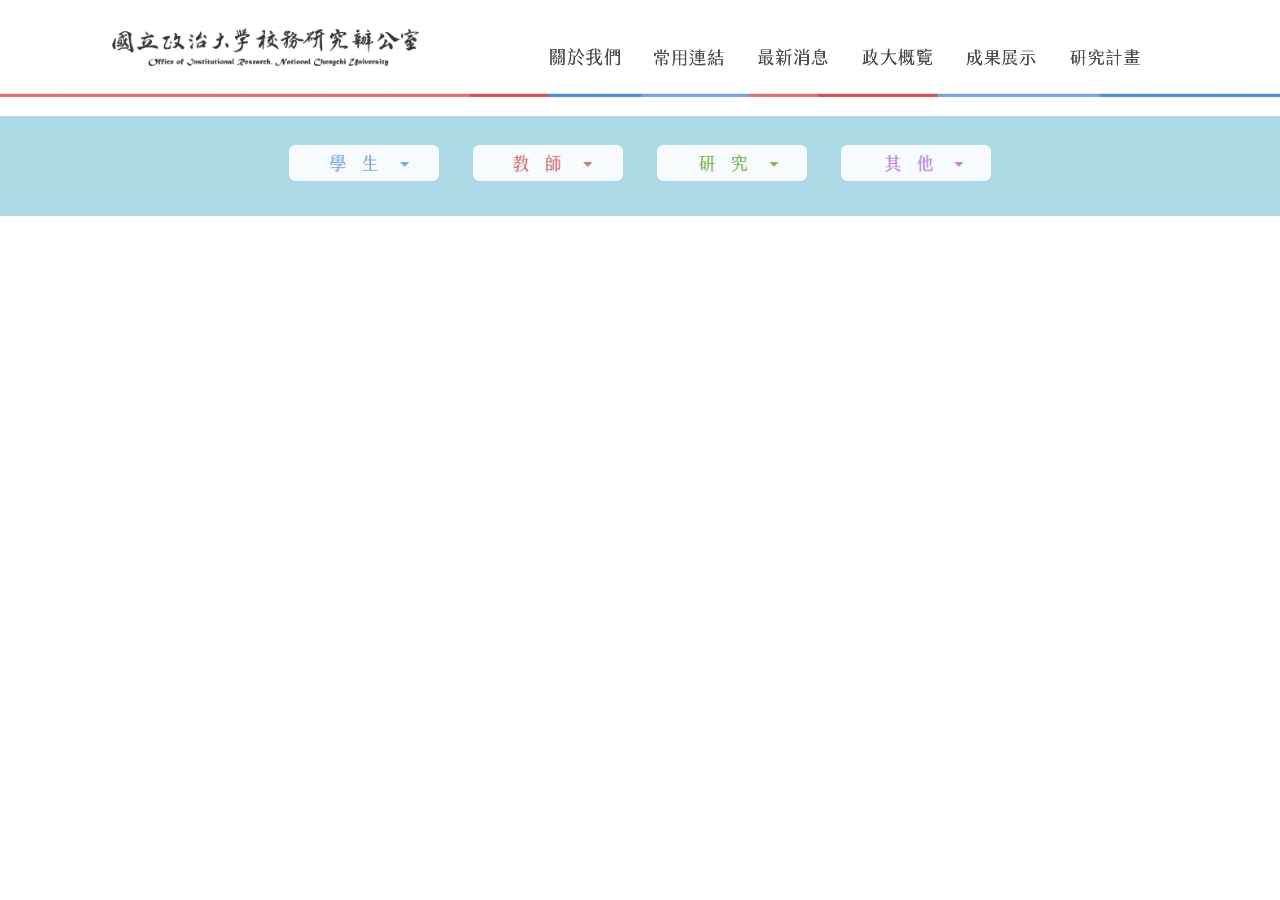
==== index.html @ f29b2c9c "page1 done" ====
<!DOCTYPE html>
<html>
  <head>
    <meta charset="utf-8">
    <!-- bootstarp link for research -->
    <!-- https://maxcdn.bootstrapcdn.com/bootstrap/3.3.7/css/bootstrap.css -->
    <title></title>
    <link rel="stylesheet" href="/index.css">
  </head>
  <body>
    <div class="nav">

      <img class="web-title" src="./img/page1/web-title.png" alt="">

      <div class="nav-2">
        <img class="nav-title" src="./img/page1/aboutus.png" alt="">
        <img class="nav-title" src="./img/page1/frequentlink.png" alt="">
        <img class="nav-title" src="./img/page1/latestnews.png" alt="">
        <img class="nav-title" src="./img/page1/nccuoverview.png" alt="">
        <img class="nav-title" src="./img/page1/result.png" alt="">
        <img class="nav-title" src="./img/page1/project.png" alt="">
      </div>

    </div>
    <div class="top-line">
      <img class="top-line-img" src="./img/page1/topline.png" alt="">
    </div>
    <img class="background" src="./img/page1/background.png" alt="">

    <div class="under-nav">
      <img class="under-nav-member" src="./img/page1/student.png" alt="">
      <img class="under-nav-member" src="./img/page1/teacher.png" alt="">
      <img class="under-nav-member" src="./img/page1/research.png" alt="">
      <img class="under-nav-member" src="./img/page1/other.png" alt="">
    </div>

    <!-- page 1 done -->


  </body>
</html>
---- index.css ----
body {
  margin-left: 0px;
  margin-right: 0px;
}

.nav {
  display: inline;
}
.nav-2 {
  display:inline;
}
.web-title {
  width: 24%;
  margin-top: 20px;
  margin-left: 112px;
  margin-right: 112px;
}
.nav-title {
  width: 70px;
  position: relative;
  min-height: 1px;
  padding-right: 15px;
  padding-left: 15px;
}
.top-line {
  margin-top: 20px;
  margin-left: 0px;
  margin-right: 0px;
}
.top-line-img {
  width: 100%;
  padding-left: 0px;
  padding-right: 0px;
}
.background {
  margin-top: -12px;
  width: 100%;
  z-index: -100;
}

.under-nav {
  height: 100px;
  width: 100%;
  margin-top: -10px;
  background-color: lightblue;
  text-align: center;
  line-height: 120px;
}

.under-nav-member {
  width: 150px;
  position: relative;
  min-height: 1px;
  padding-right: 15px;
  padding-left: 15px;
}



/*bootstrap row & col*/

.row {
  margin-right: -15px;
  margin-left: -15px;
}
.col {
  position: relative;
  min-height: 1px;
  padding-right: 15px;
  padding-left: 15px;
}
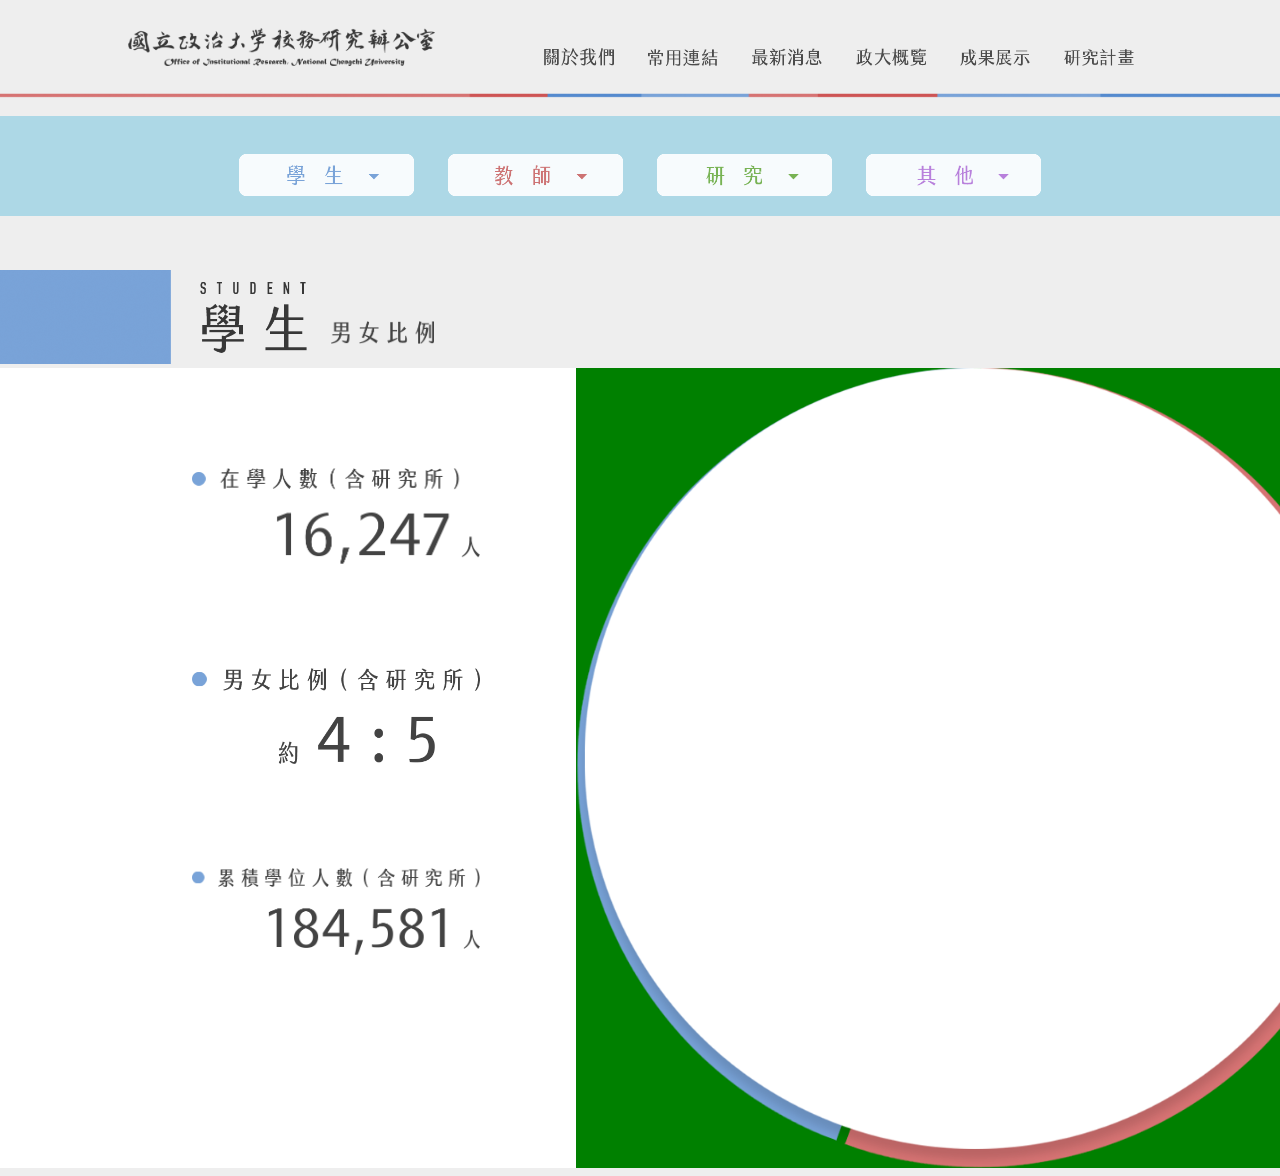
==== commit a9553b98: "page2 half" ====
--- a/index.html
+++ b/index.html
@@ -1,41 +1,68 @@
 <!DOCTYPE html>
 <html>
-  <head>
-    <meta charset="utf-8">
-    <!-- bootstarp link for research -->
-    <!-- https://maxcdn.bootstrapcdn.com/bootstrap/3.3.7/css/bootstrap.css -->
-    <title></title>
-    <link rel="stylesheet" href="/index.css">
-  </head>
-  <body>
-    <div class="nav">
 
-      <img class="web-title" src="./img/page1/web-title.png" alt="">
+<head>
+  <meta charset="utf-8">
+  <!-- bootstarp link for research -->
+  <!-- https://maxcdn.bootstrapcdn.com/bootstrap/3.3.7/css/bootstrap.css -->
+  <title>nccuweb</title>
+  <link rel="stylesheet" href="/css/page1.css">
+  <link rel="stylesheet" href="/css/page2.css">
+</head>
 
-      <div class="nav-2">
-        <img class="nav-title" src="./img/page1/aboutus.png" alt="">
-        <img class="nav-title" src="./img/page1/frequentlink.png" alt="">
-        <img class="nav-title" src="./img/page1/latestnews.png" alt="">
-        <img class="nav-title" src="./img/page1/nccuoverview.png" alt="">
-        <img class="nav-title" src="./img/page1/result.png" alt="">
-        <img class="nav-title" src="./img/page1/project.png" alt="">
-      </div>
+<body>
+  <div class="nav">
 
-    </div>
-    <div class="top-line">
-      <img class="top-line-img" src="./img/page1/topline.png" alt="">
-    </div>
-    <img class="background" src="./img/page1/background.png" alt="">
+    <img class="web-title" src="./img/page1/web-title.png" alt="">
 
-    <div class="under-nav">
-      <img class="under-nav-member" src="./img/page1/student.png" alt="">
-      <img class="under-nav-member" src="./img/page1/teacher.png" alt="">
-      <img class="under-nav-member" src="./img/page1/research.png" alt="">
-      <img class="under-nav-member" src="./img/page1/other.png" alt="">
+    <div class="nav-2">
+      <img class="nav-title" src="./img/page1/aboutus.png" alt="">
+      <img class="nav-title" src="./img/page1/frequentlink.png" alt="">
+      <img class="nav-title" src="./img/page1/latestnews.png" alt="">
+      <img class="nav-title" src="./img/page1/nccuoverview.png" alt="">
+      <img class="nav-title" src="./img/page1/result.png" alt="">
+      <img class="nav-title" src="./img/page1/project.png" alt="">
     </div>
 
-    <!-- page 1 done -->
+  </div>
+  <div class="top-line">
+    <img class="top-line-img" src="./img/page1/topline.png" alt="">
+  </div>
+  <img class="background" src="./img/page1/background.png" alt="">
+
+  <div class="under-nav">
+    <img class="under-nav-member" src="./img/page1/student.png" alt="">
+    <img class="under-nav-member" src="./img/page1/teacher.png" alt="">
+    <img class="under-nav-member" src="./img/page1/research.png" alt="">
+    <img class="under-nav-member" src="./img/page1/other.png" alt="">
+  </div>
+
+  <!-- page 1 done -->
+  <!-- page2 start -->
+  <br>
+  <br>
+  <br>
+  <div class="top-tag">
+    <img class="tag1" src="./img/page2/Tag.png" alt=""> &nbsp&nbsp&nbsp&nbsp
+    <img class="tag2" src="./img/page2/boy_girl_rate.png" alt="">
+  </div>
+
+<div class="out">
+  <div class="tag-info">
+    <img class="tag-info-member" src="./img/page2/Text_1.png" alt="">
+    <img class="tag-info-member" src="./img/page2/Text_2.png" alt="">
+    <img class="tag-info-member" src="./img/page2/Text_3.png" alt="">
+  </div>
+
+  <div class="page_2_pie">
+    <div class="page_2_pie_inner">
+      <img class="pie-data" src="./img/page2/1_Pie.png" alt="">
+      <img class="pie-base" src="./img/page2/Base.png" alt="">
+    </div>
+  </div>
+</div>
 
 
-  </body>
+</body>
+
 </html>
--- a/css/page1.css
+++ b/css/page1.css
@@ -0,0 +1,72 @@
+body {
+  margin-left: 0px;
+  margin-right: 0px;
+  background-color: #EEEEEE;
+}
+
+.nav {
+  display: inline;
+}
+.nav-2 {
+  display:inline;
+}
+.web-title {
+  width: 24%;
+  margin-top: 20px;
+  margin-left: 10%;
+  margin-right: 7%;
+}
+.nav-title {
+  width: 70px;
+  position: relative;
+  min-height: 1px;
+  padding-right: 15px;
+  padding-left: 15px;
+}
+.top-line {
+  margin-top: 20px;
+  margin-left: 0px;
+  margin-right: 0px;
+}
+.top-line-img {
+  width: 100%;
+  padding-left: 0px;
+  padding-right: 0px;
+}
+.background {
+  margin-top: -14px;
+  width: 100%;
+  z-index: -100;
+}
+
+.under-nav {
+  height: 100px;
+  width: 100%;
+  margin-top: -10px;
+  background-color: lightblue;
+  text-align: center;
+  line-height: 150px;
+}
+
+.under-nav-member {
+  width: 175px;
+  position: relative;
+  min-height: 1px;
+  padding-right: 15px;
+  padding-left: 15px;
+}
+
+
+
+/*bootstrap row & col*/
+
+.row {
+  margin-right: -15px;
+  margin-left: -15px;
+}
+.col {
+  position: relative;
+  min-height: 1px;
+  padding-right: 15px;
+  padding-left: 15px;
+}
--- a/css/page2.css
+++ b/css/page2.css
@@ -0,0 +1,60 @@
+.page2 {
+
+}
+
+.top-tag {
+  display: inline;
+}
+.tag1 {
+  width: 24%;
+}
+.tag2 {
+  width: 8%;
+  margin-bottom: 20px;
+}
+.tag-info {
+  width: 30%;
+  height: 800px;
+  /*background: white;*/
+  float: left;
+  /*display: inline-block;
+  width: 30%;*/
+  margin-left: 15%;
+}
+.tag-info-member {
+  width: 75%;
+  margin-top: 100px;
+}
+
+.page_2_pie {
+  margin-left: 45%;
+  height: 800px;
+  background: green;
+  /*width: 50%;
+  margin-left: 45%;
+  background: lightblue;
+  z-index: 100;*/
+}
+
+.page_2_pie_inner {
+  position: relative;
+  width: 100%;
+  height: inherit;
+}
+.pie-base {
+  position: absolute;
+  z-index: 1;
+  height: inherit;
+}
+
+.pie-data {
+  position: absolute;
+  height: inherit;
+}
+
+.out {
+  margin: auto;
+  width: 100%;
+  height: 800px;
+  background-color: white;
+}
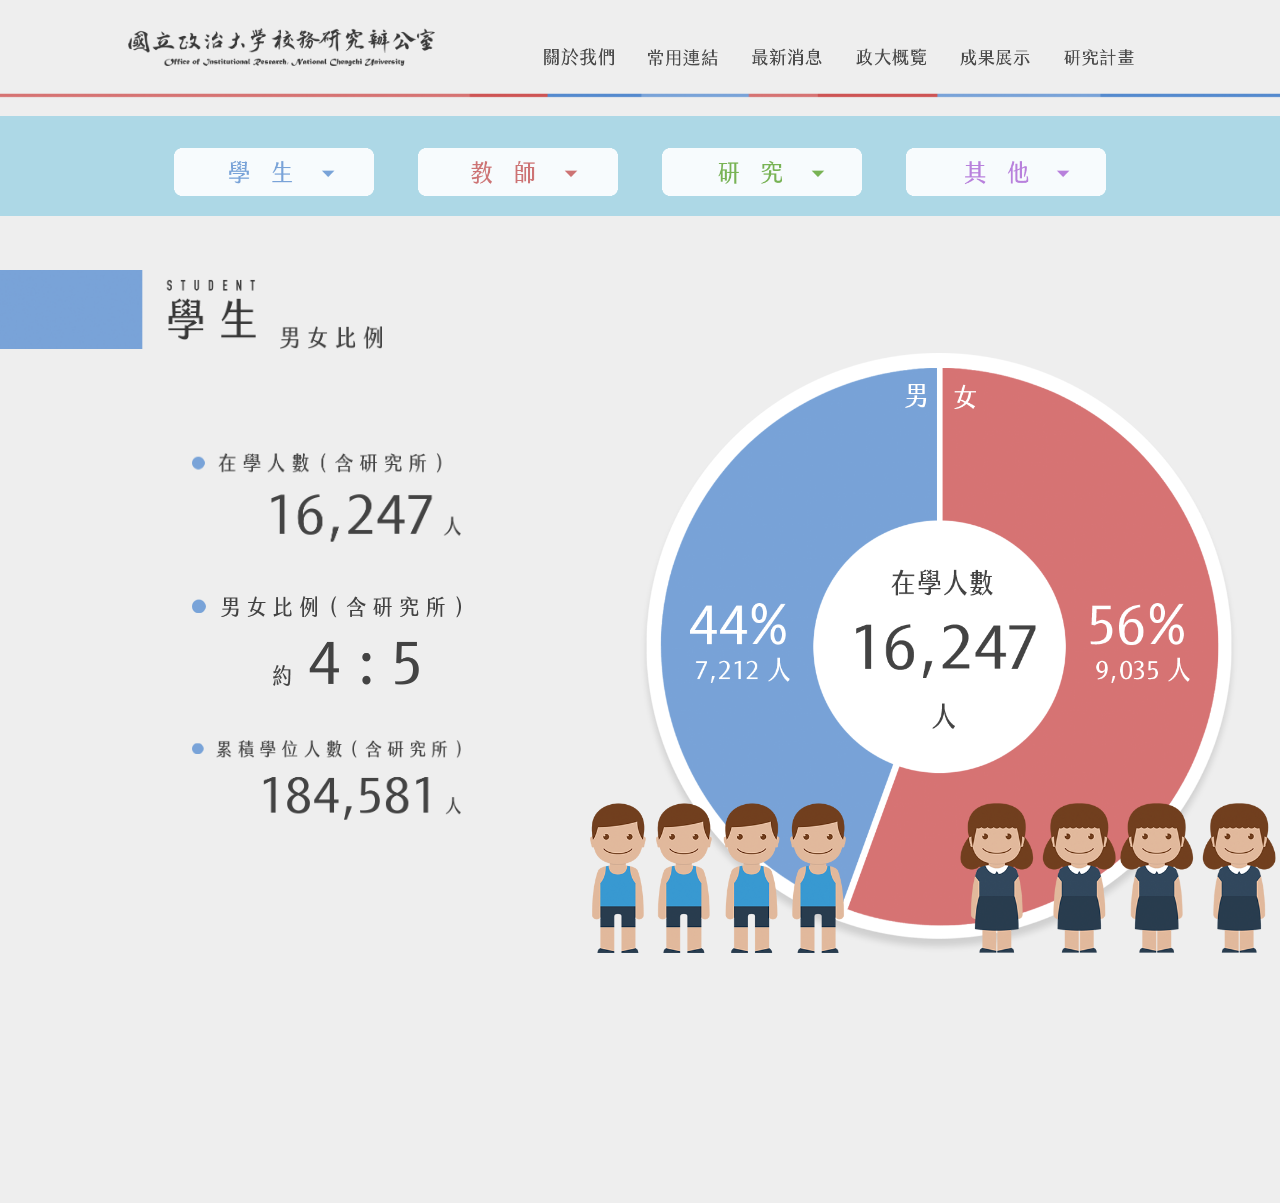
==== commit 61b6711c: "page2 first frame done" ====
--- a/index.html
+++ b/index.html
@@ -47,20 +47,25 @@
     <img class="tag2" src="./img/page2/boy_girl_rate.png" alt="">
   </div>
 
-<div class="out">
-  <div class="tag-info">
-    <img class="tag-info-member" src="./img/page2/Text_1.png" alt="">
-    <img class="tag-info-member" src="./img/page2/Text_2.png" alt="">
-    <img class="tag-info-member" src="./img/page2/Text_3.png" alt="">
-  </div>
+  <div class="out">
+    <div class="tag-info">
+      <img class="tag-info-member" src="./img/page2/Text_1.png" alt="">
+      <img class="tag-info-member" src="./img/page2/Text_2.png" alt="">
+      <img class="tag-info-member" src="./img/page2/Text_3.png" alt="">
+    </div>
 
-  <div class="page_2_pie">
-    <div class="page_2_pie_inner">
-      <img class="pie-data" src="./img/page2/1_Pie.png" alt="">
-      <img class="pie-base" src="./img/page2/Base.png" alt="">
+    <div class="page_2_pie">
+      <div class="page_2_pie_inner">
+        <img class="pie-data" src="./img/page2/1_Pie.png" alt="">
+        <img class="pie-base" src="./img/page2/Base.png" alt="">
+        <img class="pie-middle-data" src="./img/page2/1_Middle_Data.png" alt="">
+        <img class="pie-male-data" src="./img/page2/1_Male_Data.png" alt="">
+        <img class="pie-female-data" src="./img/page2/1_Female_Data.png" alt="">
+        <img class="pie-boy-icon-data" src="./img/page2/1_Boy_Icon.png" alt="">
+        <img class="pie-girl-icon-data" src="./img/page2/1_Girl_Icon.png" alt="">
+      </div>
     </div>
   </div>
-</div>
 
 
 </body>
--- a/css/page1.css
+++ b/css/page1.css
@@ -49,14 +49,12 @@
 }
 
 .under-nav-member {
-  width: 175px;
+  width: 200px;
   position: relative;
   min-height: 1px;
-  padding-right: 15px;
-  padding-left: 15px;
+  padding-right: 20px;
+  padding-left: 20px;
 }
-
-
 
 /*bootstrap row & col*/
 
--- a/css/page2.css
+++ b/css/page2.css
@@ -1,16 +1,20 @@
 .page2 {
 
 }
-
+.out {
+  margin: auto;
+  width: 100%;
+  height: 800px;
+}
 .top-tag {
   display: inline;
 }
 .tag1 {
-  width: 24%;
+  width: 20%;
 }
 .tag2 {
   width: 8%;
-  margin-bottom: 20px;
+  /*margin-bottom: 10px;*/
 }
 .tag-info {
   width: 30%;
@@ -20,17 +24,20 @@
   /*display: inline-block;
   width: 30%;*/
   margin-left: 15%;
+  padding-top: 50px;
 }
 .tag-info-member {
-  width: 75%;
-  margin-top: 100px;
+  width: 70%;
+  margin-top: 50px;
 }
 
 .page_2_pie {
-  margin-left: 45%;
-  height: 800px;
-  background: green;
-  /*width: 50%;
+  margin-left: 50%;
+  height: 600px;
+  /*background: green;*/
+  width: 40%;
+  z-index: 1;
+  /*
   margin-left: 45%;
   background: lightblue;
   z-index: 100;*/
@@ -43,18 +50,53 @@
 }
 .pie-base {
   position: absolute;
-  z-index: 1;
-  height: inherit;
+  z-index: 10;
+  height: 100%;
 }
 
 .pie-data {
   position: absolute;
-  height: inherit;
+  height: 93%;
+  z-index: 11;
+  margin-left: 20px;
+  margin-top: 15px;
 }
 
-.out {
-  margin: auto;
-  width: 100%;
-  height: 800px;
-  background-color: white;
+.pie-middle-data {
+  position: absolute;
+  width: 180px;
+  z-index: 12;
+  margin-top: 216px;
+  margin-left: 216px;
 }
+.pie-male-data {
+  position: absolute;
+  width: 100px;
+  margin-top: 250px;
+  margin-left: 50px;
+  z-index: 12;
+}
+
+.pie-female-data {
+  position: absolute;
+  width: 100px;
+  margin-top: 250px;
+  margin-left: 450px;
+  z-index: 12;
+}
+
+.pie-boy-icon-data {
+  position: absolute;
+  height: 150px;
+  margin-top: 450px;
+  margin-left: -50px;
+  z-index: 12;
+
+}
+.pie-girl-icon-data {
+  position: absolute;
+  height: 150px;
+  margin-top: 450px;
+  margin-left: 320px;
+  z-index: 12;
+}
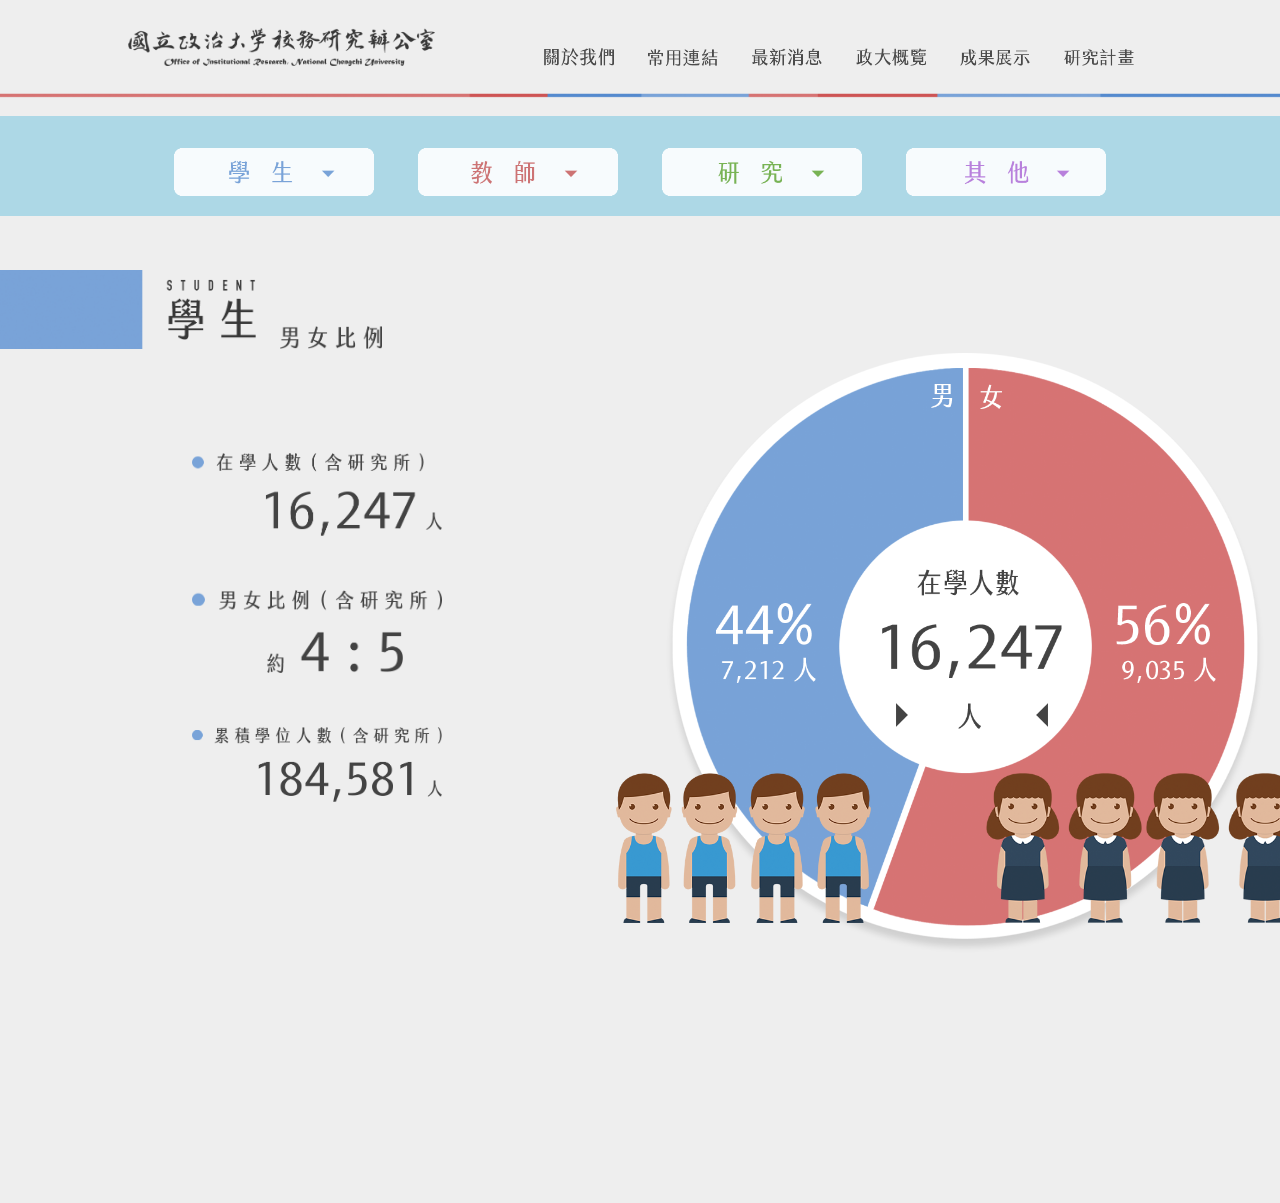
==== commit fd21dd5b: "page2 first frame done --ver2" ====
--- a/index.html
+++ b/index.html
@@ -63,9 +63,14 @@
         <img class="pie-female-data" src="./img/page2/1_Female_Data.png" alt="">
         <img class="pie-boy-icon-data" src="./img/page2/1_Boy_Icon.png" alt="">
         <img class="pie-girl-icon-data" src="./img/page2/1_Girl_Icon.png" alt="">
+        <!-- left right arrow -->
+        <img class="arrow-left" src="./img/page2/arrow_left.png" alt="">
+        <img class="arrow-right" src="./img/page2/arrow_right.png" alt="">
       </div>
     </div>
   </div>
+
+  <!-- page2 done (only first first frame) -->
 
 
 </body>
--- a/css/page2.css
+++ b/css/page2.css
@@ -1,21 +1,24 @@
-.page2 {
+.page2 {}
 
-}
 .out {
   margin: auto;
   width: 100%;
   height: 800px;
 }
+
 .top-tag {
   display: inline;
 }
+
 .tag1 {
   width: 20%;
 }
+
 .tag2 {
   width: 8%;
   /*margin-bottom: 10px;*/
 }
+
 .tag-info {
   width: 30%;
   height: 800px;
@@ -26,13 +29,14 @@
   margin-left: 15%;
   padding-top: 50px;
 }
+
 .tag-info-member {
-  width: 70%;
+  width: 65%;
   margin-top: 50px;
 }
 
 .page_2_pie {
-  margin-left: 50%;
+  margin-left: 52%;
   height: 600px;
   /*background: green;*/
   width: 40%;
@@ -48,6 +52,7 @@
   width: 100%;
   height: inherit;
 }
+
 .pie-base {
   position: absolute;
   z-index: 10;
@@ -69,6 +74,7 @@
   margin-top: 216px;
   margin-left: 216px;
 }
+
 .pie-male-data {
   position: absolute;
   width: 100px;
@@ -88,15 +94,31 @@
 .pie-boy-icon-data {
   position: absolute;
   height: 150px;
-  margin-top: 450px;
+  margin-top: 420px;
   margin-left: -50px;
   z-index: 12;
+}
 
-}
 .pie-girl-icon-data {
   position: absolute;
   height: 150px;
-  margin-top: 450px;
+  margin-top: 420px;
   margin-left: 320px;
   z-index: 12;
 }
+
+.arrow-left {
+  position: absolute;
+  width: 12px;
+  margin-top: 350px;
+  margin-left: 370px;
+  z-index: 12;
+}
+
+.arrow-right {
+  position: absolute;
+  width: 12px;
+  margin-top: 350px;
+  margin-left: 230px;
+  z-index: 12;
+}
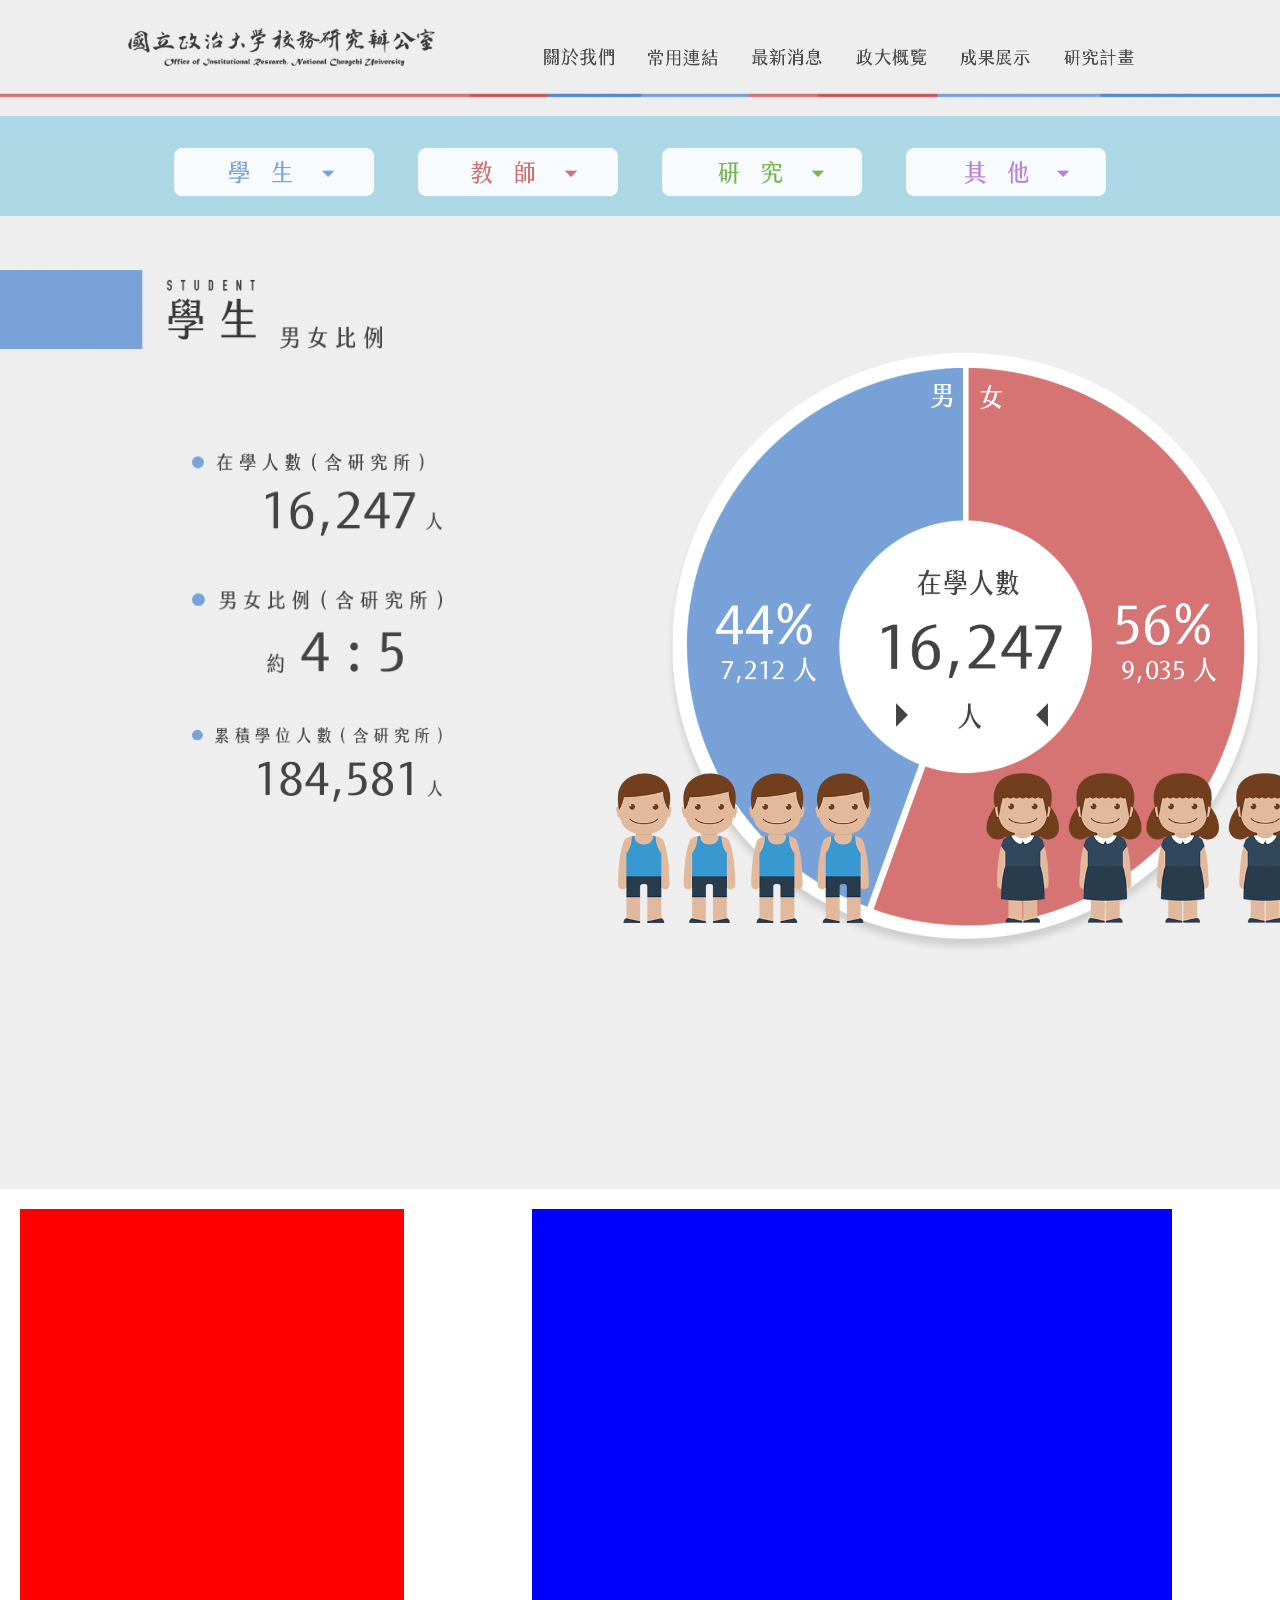
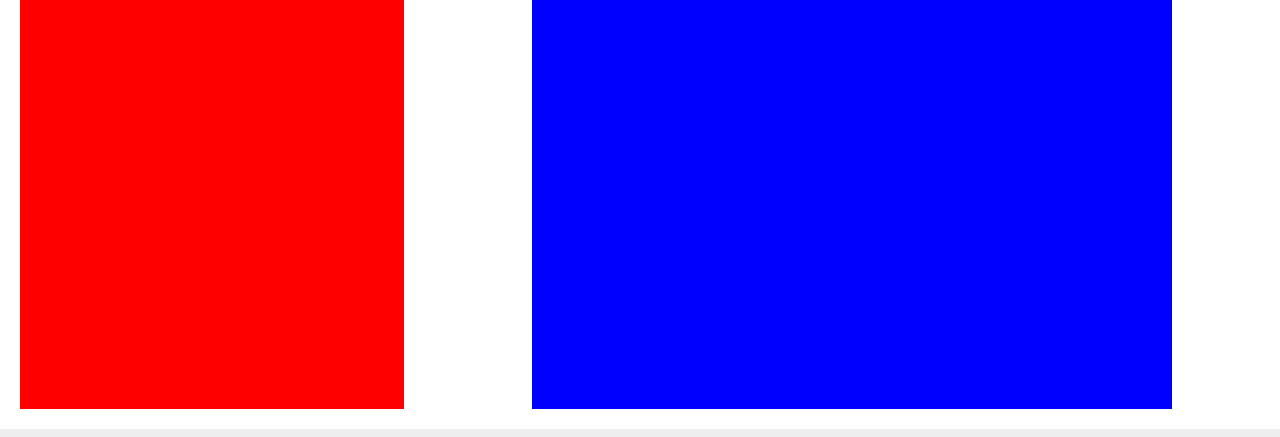
==== commit 9c1142dc: "page 2 frame2" ====
--- a/index.html
+++ b/index.html
@@ -8,6 +8,7 @@
   <title>nccuweb</title>
   <link rel="stylesheet" href="/css/page1.css">
   <link rel="stylesheet" href="/css/page2.css">
+  <link rel="stylesheet" href="/css/page2-frame2.css">
 </head>
 
 <body>
@@ -42,10 +43,13 @@
   <br>
   <br>
   <br>
+
   <div class="top-tag">
     <img class="tag1" src="./img/page2/Tag.png" alt=""> &nbsp&nbsp&nbsp&nbsp
     <img class="tag2" src="./img/page2/boy_girl_rate.png" alt="">
   </div>
+
+  <!-- page2 first frame start -->
 
   <div class="out">
     <div class="tag-info">
@@ -70,8 +74,20 @@
     </div>
   </div>
 
-  <!-- page2 done (only first first frame) -->
+  <!-- page2 first frame end -->
 
+  <!-- page2 second frame start -->
+  <br>
+  <br>
+
+  <div class="out2">
+    <div class="left">
+
+    </div>
+    <div class="right">
+
+    </div>
+  </div>
 
 </body>
 
--- a/css/page2.css
+++ b/css/page2.css
@@ -1,7 +1,6 @@
 .page2 {}
 
 .out {
-  margin: auto;
   width: 100%;
   height: 800px;
 }
--- a/css/page2-frame2.css
+++ b/css/page2-frame2.css
@@ -0,0 +1,24 @@
+.out2 {
+  width: 100%;
+  height: 800px;
+  margin: auto;
+  background-color: white;
+  z-index: -100;
+  padding: 20px;
+}
+
+
+.left {
+  height: 800px;
+  width: 30%;
+  background-color: red;
+  z-index: 1;
+  float: left;
+}
+.right {
+  height: 800px;
+  width: 50%;
+  margin-left: 40%;
+  background-color: blue;
+  z-index: 1;
+}
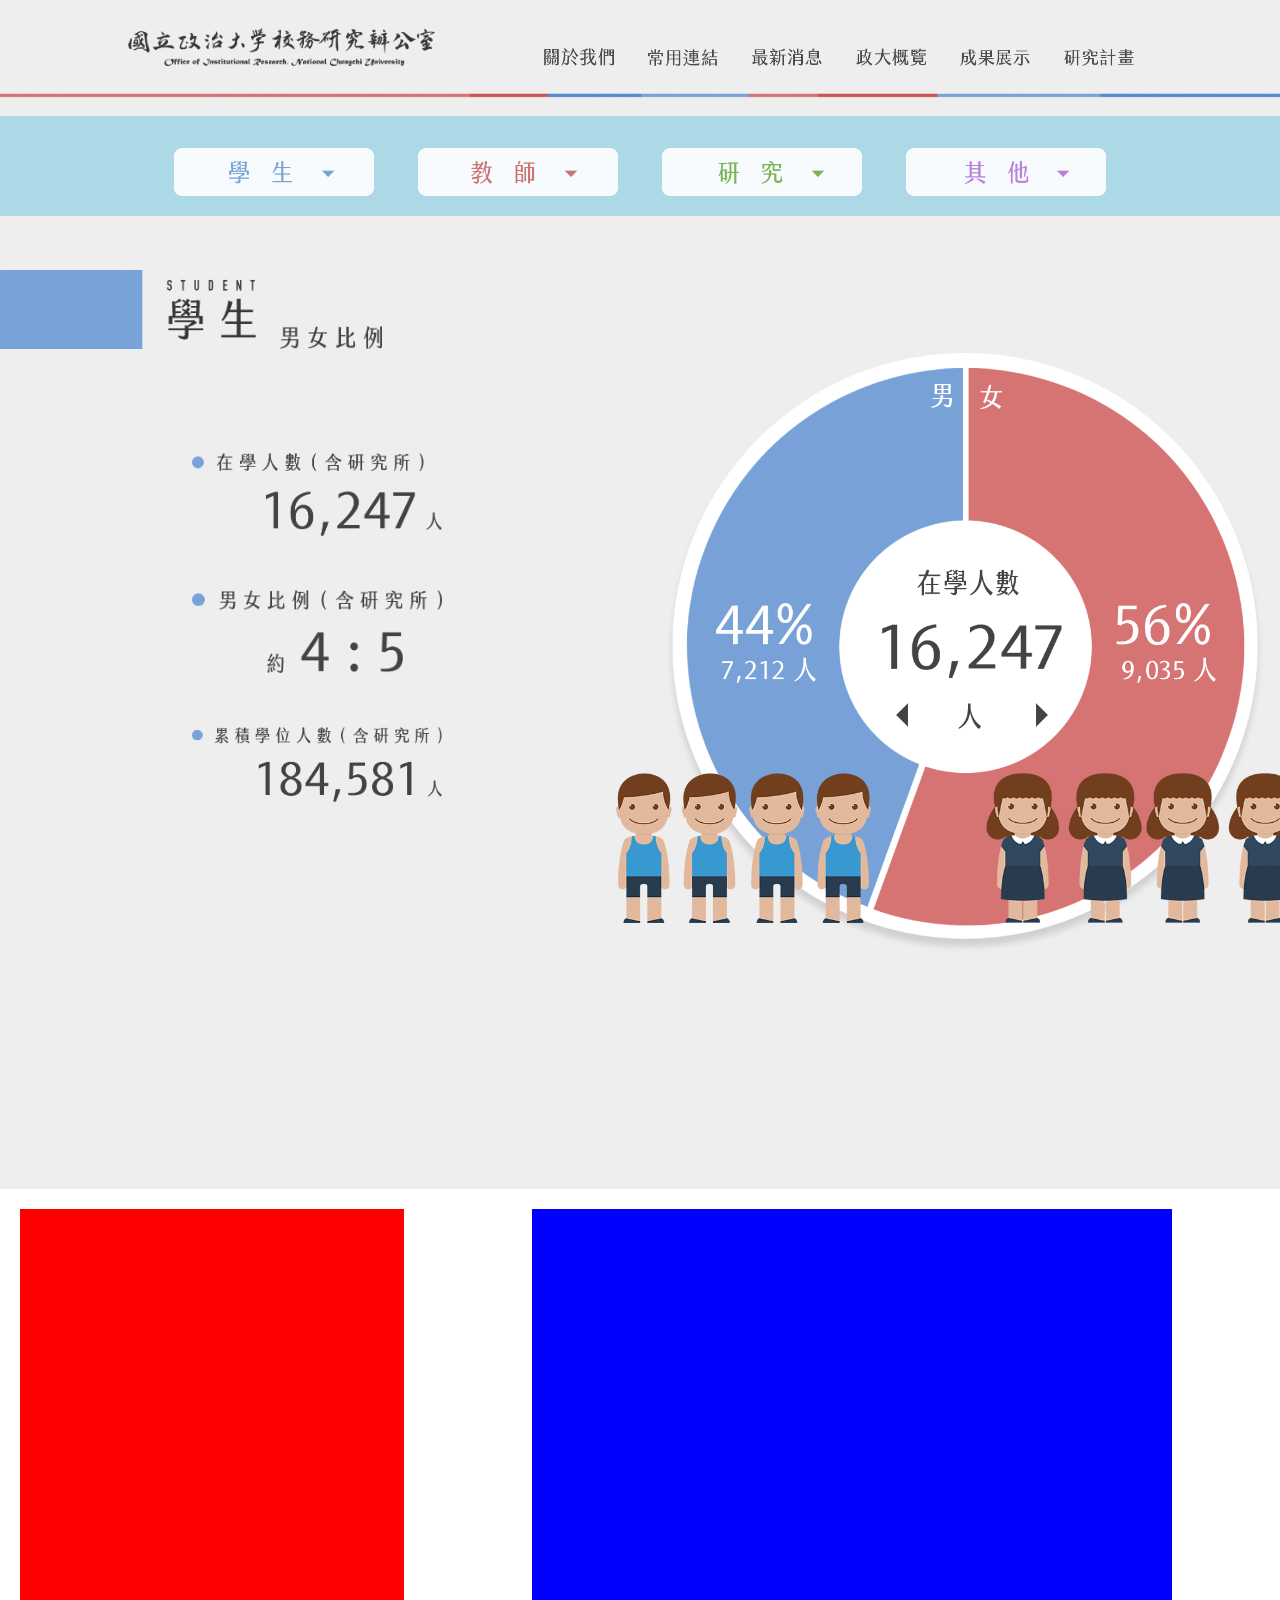
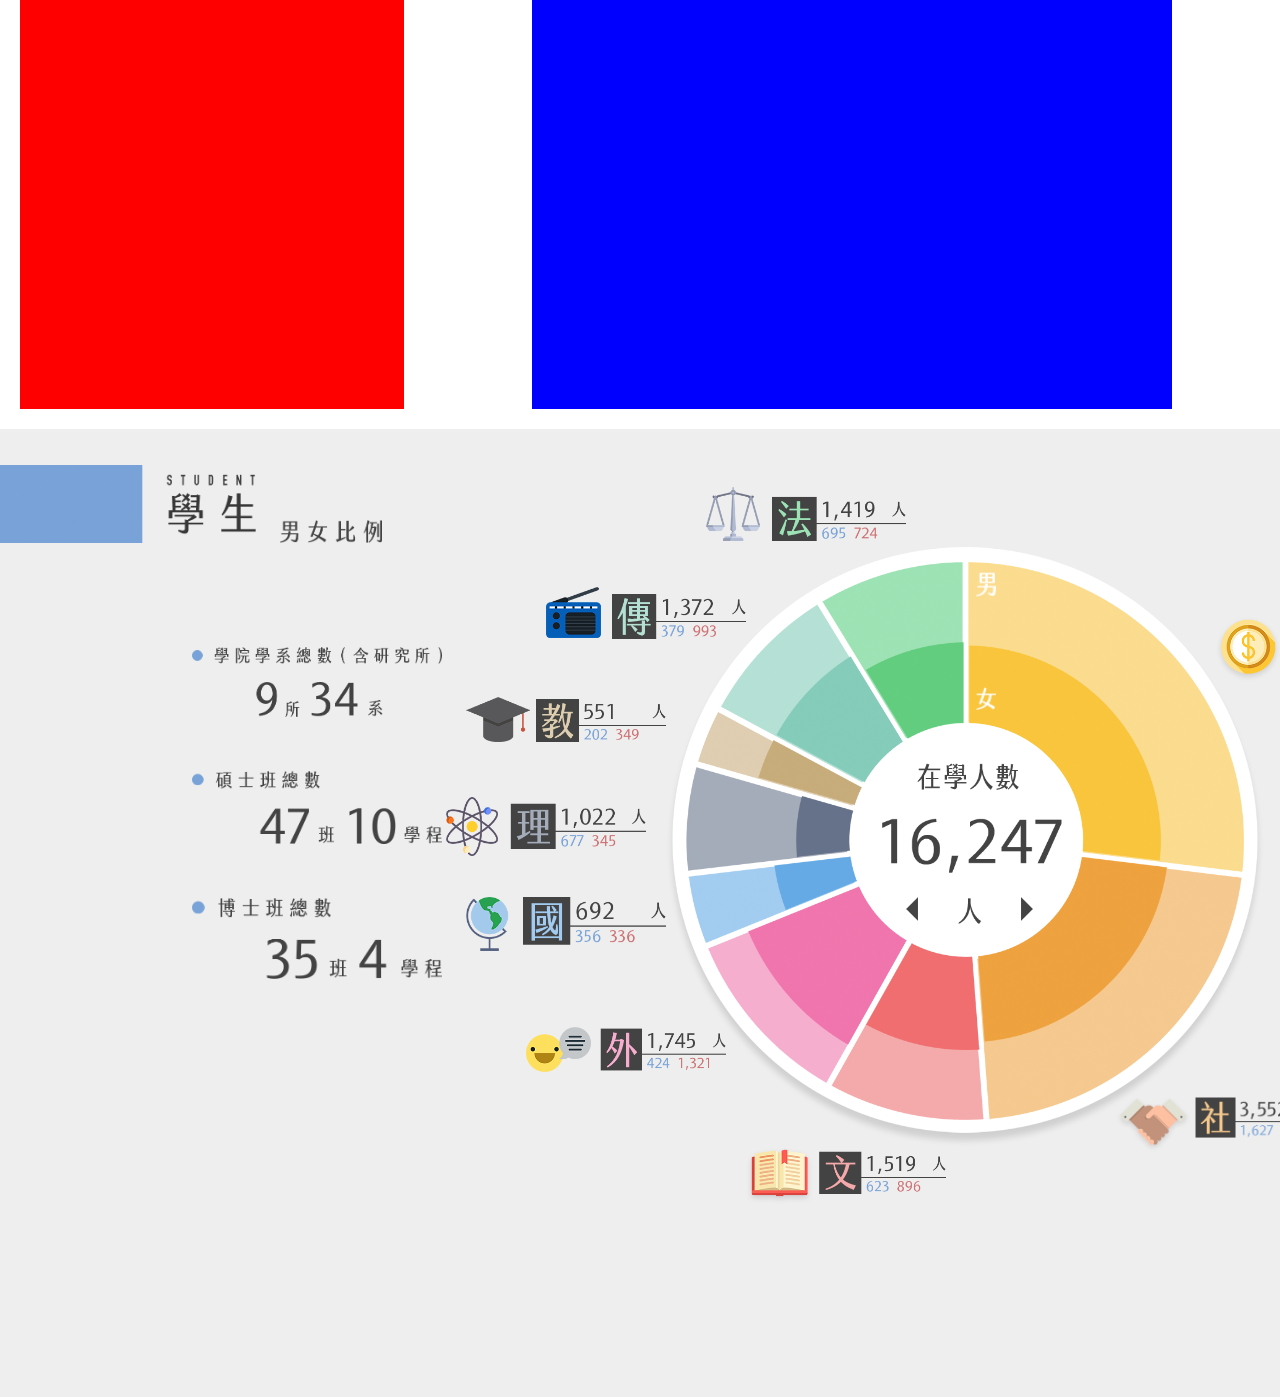
==== commit a9af44cf: "phase 3" ====
--- a/index.html
+++ b/index.html
@@ -8,6 +8,8 @@
   <title>nccuweb</title>
   <link rel="stylesheet" href="/css/page1.css">
   <link rel="stylesheet" href="/css/page2.css">
+  <link rel="stylesheet" href="/css/page3.css">
+
   <link rel="stylesheet" href="/css/page2-frame2.css">
 </head>
 
@@ -58,18 +60,18 @@
       <img class="tag-info-member" src="./img/page2/Text_3.png" alt="">
     </div>
 
-    <div class="page_2_pie">
-      <div class="page_2_pie_inner">
-        <img class="pie-data" src="./img/page2/1_Pie.png" alt="">
-        <img class="pie-base" src="./img/page2/Base.png" alt="">
-        <img class="pie-middle-data" src="./img/page2/1_Middle_Data.png" alt="">
-        <img class="pie-male-data" src="./img/page2/1_Male_Data.png" alt="">
-        <img class="pie-female-data" src="./img/page2/1_Female_Data.png" alt="">
-        <img class="pie-boy-icon-data" src="./img/page2/1_Boy_Icon.png" alt="">
-        <img class="pie-girl-icon-data" src="./img/page2/1_Girl_Icon.png" alt="">
-        <!-- left right arrow -->
-        <img class="arrow-left" src="./img/page2/arrow_left.png" alt="">
-        <img class="arrow-right" src="./img/page2/arrow_right.png" alt="">
+    <div class="page-2-pie">
+      <div class="page-2-pie-inner">
+        <img class="pie-2-data" src="./img/page2/1_Pie.png" alt="">
+        <img class="pie-2-base" src="./img/page2/Base.png" alt="">
+        <img class="pie-2-1-middle-data" src="./img/page2/1_Middle_Data.png" alt="">
+        <img class="pie-2-1-male-data" src="./img/page2/1_Male_Data.png" alt="">
+        <img class="pie-2-1-female-data" src="./img/page2/1_Female_Data.png" alt="">
+        <img class="pie-2-1-boy-icon-data" src="./img/page2/1_Boy_Icon.png" alt="">
+        <img class="pie-2-1-girl-icon-data" src="./img/page2/1_Girl_Icon.png" alt="">
+        <!-- left right arrow stable item-->
+        <img class="arrow-2-right" src="./img/page2/arrow_left.png" alt="">
+        <img class="arrow-2-left" src="./img/page2/arrow_right.png" alt="">
       </div>
     </div>
   </div>
@@ -88,6 +90,49 @@
 
     </div>
   </div>
+  <br>
+  <br>
+  <!-- page 3 frame 1 start -->
+
+  <div class="top-tag">
+    <img class="tag1" src="./img/page2/Tag.png" alt=""> &nbsp&nbsp&nbsp&nbsp
+    <img class="tag2" src="./img/page2/boy_girl_rate.png" alt="">
+  </div>
+
+  <div class="out">
+    <div class="tag-info">
+      <img class="tag-info-member" src="./img/page3/Left_Text_1.png" alt="">
+      <img class="tag-info-member" src="./img/page3/Left_Text_2.png" alt="">
+      <img class="tag-info-member" src="./img/page3/Left_Text_3.png" alt="">
+    </div>
+    <div class="page_3_pie">
+      <div class="page_3_pie_inner">
+        <img class="pie-3-base" src="./img/page3/Base.png" alt="">
+        <img class="pie-3-data" src="./img/page3/All_Pie_A.png" alt="">
+        <img class="pie-3-data-inside" src="./img/page3/All_Pie_F.png" alt="">
+        <img class="pie-3-middle-data" src="./img/page3/All_M_Data.png" alt="">
+        <img class="pie-3-male" src="./img/page3/Male.png" alt="">
+        <img class="pie-3-female" src="./img/page3/Female.png" alt="">
+
+        <!-- frame 3-1 items start -->
+        <img class="pie-3-1-tag-bus" src="./img/page3/All_Tag_Bus.png" alt="">
+        <img class="pie-3-1-tag-soc" src="./img/page3/All_Tag_Soc.png" alt="">
+        <img class="pie-3-1-tag-lit" src="./img/page3/All_Tag_Lit.png" alt="">
+        <img class="pie-3-1-tag-for" src="./img/page3/All_Tag_For.png" alt="">
+        <img class="pie-3-1-tag-int" src="./img/page3/All_Tag_Int.png" alt="">
+        <img class="pie-3-1-tag-sci" src="./img/page3/All_Tag_Sci.png" alt="">
+        <img class="pie-3-1-tag-edu" src="./img/page3/All_Tag_Edu.png" alt="">
+        <img class="pie-3-1-tag-cmu" src="./img/page3/All_Tag_Cmu.png" alt="">
+        <img class="pie-3-1-tag-law" src="./img/page3/All_Tag_Law.png" alt="">
+        <!-- fram 3-1 items end -->
+
+        <!-- left right arrow stable item-->
+        <img class="arrow-3-right" src="./img/page2/arrow_left.png" alt="">
+        <img class="arrow-3-left" src="./img/page2/arrow_right.png" alt="">
+      </div>
+    </div>
+  </div>
+
 
 </body>
 
--- a/css/page2.css
+++ b/css/page2.css
@@ -1,5 +1,3 @@
-.page2 {}
-
 .out {
   width: 100%;
   height: 800px;
@@ -34,7 +32,7 @@
   margin-top: 50px;
 }
 
-.page_2_pie {
+.page-2-pie {
   margin-left: 52%;
   height: 600px;
   /*background: green;*/
@@ -46,19 +44,19 @@
   z-index: 100;*/
 }
 
-.page_2_pie_inner {
+.page-2-pie-inner {
   position: relative;
   width: 100%;
   height: inherit;
 }
 
-.pie-base {
+.pie-2-base {
   position: absolute;
   z-index: 10;
   height: 100%;
 }
 
-.pie-data {
+.pie-2-data {
   position: absolute;
   height: 93%;
   z-index: 11;
@@ -66,7 +64,7 @@
   margin-top: 15px;
 }
 
-.pie-middle-data {
+.pie-2-1-middle-data {
   position: absolute;
   width: 180px;
   z-index: 12;
@@ -74,7 +72,7 @@
   margin-left: 216px;
 }
 
-.pie-male-data {
+.pie-2-1-male-data {
   position: absolute;
   width: 100px;
   margin-top: 250px;
@@ -82,7 +80,7 @@
   z-index: 12;
 }
 
-.pie-female-data {
+.pie-2-1-female-data {
   position: absolute;
   width: 100px;
   margin-top: 250px;
@@ -90,7 +88,7 @@
   z-index: 12;
 }
 
-.pie-boy-icon-data {
+.pie-2-1-boy-icon-data {
   position: absolute;
   height: 150px;
   margin-top: 420px;
@@ -98,7 +96,7 @@
   z-index: 12;
 }
 
-.pie-girl-icon-data {
+.pie-2-1-girl-icon-data {
   position: absolute;
   height: 150px;
   margin-top: 420px;
@@ -106,7 +104,7 @@
   z-index: 12;
 }
 
-.arrow-left {
+.arrow-2-left {
   position: absolute;
   width: 12px;
   margin-top: 350px;
@@ -114,7 +112,7 @@
   z-index: 12;
 }
 
-.arrow-right {
+.arrow-2-right {
   position: absolute;
   width: 12px;
   margin-top: 350px;
--- a/css/page3.css
+++ b/css/page3.css
@@ -0,0 +1,157 @@
+.page_3_pie {
+  margin-left: 52%;
+  height: 600px;
+  /*background: green;*/
+  width: 40%;
+  z-index: 1;
+  /*
+  margin-left: 45%;
+  background: lightblue;
+  z-index: 100;*/
+}
+
+.page_3_pie_inner {
+  position: relative;
+  width: 100%;
+  height: inherit;
+}
+
+.pie-3-base {
+  position: absolute;
+  z-index: 10;
+  height: 100%;
+}
+
+.pie-3-data {
+  position: absolute;
+  height: 93%;
+  z-index: 11;
+  margin-left: 20px;
+  margin-top: 15px;
+}
+
+.pie-3-data-inside {
+  position: absolute;
+  height: 68%;
+  z-index: 12;
+  margin-left: 82px;
+  margin-top: 95px;
+
+}
+
+.pie-3-middle-data {
+  position: absolute;
+  width: 180px;
+  z-index: 12;
+  margin-top: 216px;
+  margin-left: 216px;
+}
+
+.arrow-3-right {
+  position: absolute;
+  width: 12px;
+  margin-top: 350px;
+  margin-left: 240px;
+  z-index: 12;
+}
+
+.arrow-3-left {
+  position: absolute;
+  width: 12px;
+  margin-top: 350px;
+  margin-left: 355px;
+  z-index: 12;
+}
+
+.pie-3-male {
+  position: absolute;
+  margin-top: 25px;
+  margin-left: 310px;
+  width: 20px;
+  z-index: 12;
+}
+
+.pie-3-female {
+  position: absolute;
+  margin-top: 140px;
+  margin-left: 310px;
+  width: 20px;
+  z-index: 12;
+}
+
+
+/*frame 3-1 tiems start*/
+.pie-3-1-tag-bus {
+  position: absolute;
+  width: 200px;
+  margin-top: 70px;
+  margin-left: 550px;
+  z-index: 13;
+}
+
+.pie-3-1-tag-soc {
+  position: absolute;
+  width: 200px;
+  margin-top: 550px;
+  margin-left: 450px;
+  z-index: 13;
+}
+
+.pie-3-1-tag-lit {
+  position: absolute;
+  width: 200px;
+  margin-top: 600px;
+  margin-left: 80px;
+  z-index: 13;
+}
+
+.pie-3-1-tag-for {
+  position: absolute;
+  width: 200px;
+  margin-top: 480px;
+  margin-left: -140px;
+  z-index: 13;
+}
+
+.pie-3-1-tag-int {
+  position: absolute;
+  width: 200px;
+  margin-top: 350px;
+  margin-left: -200px;
+  z-index: 13;
+}
+
+.pie-3-1-tag-sci {
+  position: absolute;
+  width: 200px;
+  margin-top: 250px;
+  margin-left: -220px;
+  z-index: 13;
+}
+
+.pie-3-1-tag-edu {
+  position: absolute;
+  width: 200px;
+  margin-top: 150px;
+  margin-left: -200px;
+  z-index: 13;
+}
+
+.pie-3-1-tag-cmu {
+  position: absolute;
+  width: 200px;
+  margin-top: 40px;
+  margin-left: -120px;
+  z-index: 13;
+}
+
+.pie-3-1-tag-law {
+  position: absolute;
+  width: 200px;
+  margin-top: -60px;
+  margin-left: 40px;
+  z-index: 13;
+}
+
+
+/*frame 3-1 items end*/
